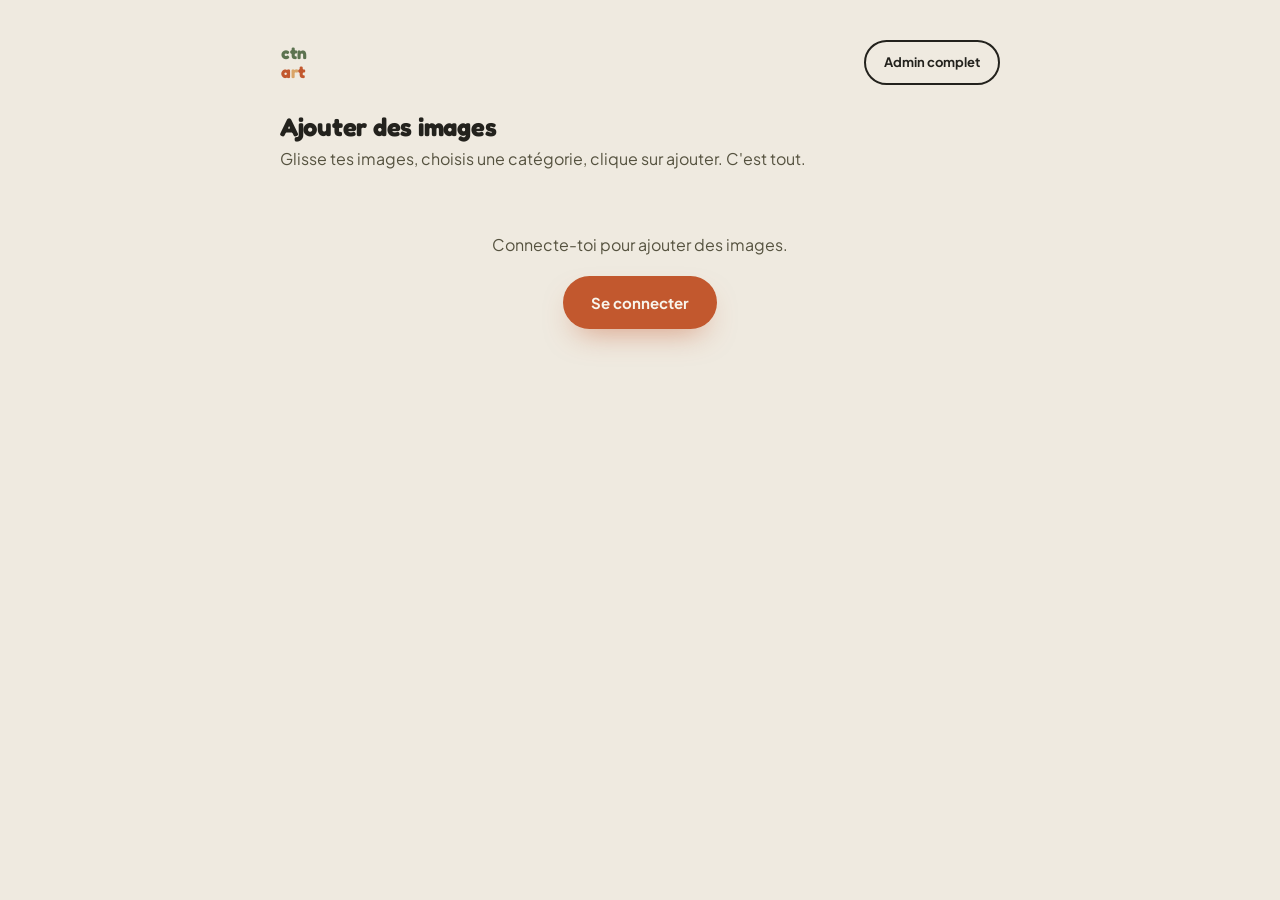
==== admin/upload.html @ cfb52f92 "Ajout outil simple pour la bibliothèque" ====
<!doctype html>
<html lang="fr">
<head>
<meta charset="UTF-8">
<meta name="viewport" content="width=device-width, initial-scale=1">
<title>Ajouter des images — CTN ART</title>
<meta name="robots" content="noindex">
<link rel="icon" href="../favicon.svg" type="image/svg+xml">

<link rel="preconnect" href="https://fonts.googleapis.com">
<link rel="preconnect" href="https://fonts.gstatic.com" crossorigin>
<link href="https://fonts.googleapis.com/css2?family=Fredoka:wght@600;700&family=Plus+Jakarta+Sans:wght@400;500;600;700&family=JetBrains+Mono:wght@400;500&display=swap" rel="stylesheet">
<link rel="stylesheet" href="../css/style.css">

<style>
  body{ background:var(--cream); min-height:100vh; }
  .up-wrap{ max-width:760px; margin:0 auto; padding:40px 20px 80px; }
  .up-header{ display:flex; align-items:center; justify-content:space-between; gap:16px; margin-bottom:28px; flex-wrap:wrap; }
  .up-card{
    background:var(--cream-card);
    border:2.5px solid var(--ink);
    border-radius:var(--radius-lg);
    padding:28px;
    box-shadow:8px 8px 0 0 var(--terracotta);
    margin-bottom:32px;
  }
  .dropzone{
    border:3px dashed var(--ink);
    border-radius:var(--radius-md);
    padding:40px 20px;
    text-align:center;
    cursor:pointer;
    transition:background .2s ease, border-color .2s ease;
  }
  .dropzone:hover, .dropzone.drag{
    background:#F0E6D6;
    border-color:var(--terracotta);
  }
  .dropzone svg{ width:38px; height:38px; margin-bottom:10px; color:var(--terracotta-deep); }
  .dropzone p{ margin:0; font-weight:700; }
  .dropzone span{ display:block; margin-top:4px; font-family:var(--font-mono); font-size:12px; color:var(--ink-soft); }
  #file-input{ display:none; }

  .preview-grid{ display:grid; grid-template-columns:repeat(auto-fill,minmax(90px,1fr)); gap:10px; margin:18px 0; }
  .preview-thumb{ position:relative; aspect-ratio:1/1; border-radius:12px; overflow:hidden; border:2px solid var(--ink); }
  .preview-thumb img{ width:100%; height:100%; object-fit:cover; }
  .preview-thumb button{
    position:absolute; top:4px; right:4px; width:22px; height:22px; border-radius:50%;
    background:rgba(35,34,29,.8); color:#fff; border:none; cursor:pointer; font-size:12px; line-height:1;
  }

  .up-field{ margin-top:18px; }
  .up-field label{ display:block; font-family:var(--font-mono); font-size:12px; letter-spacing:.06em; text-transform:uppercase; color:var(--ink-soft); margin-bottom:8px; }
  .up-field select{
    width:100%; padding:14px 16px; border-radius:var(--radius-sm); border:1.5px solid var(--line);
    background:#fff; font-family:var(--font-body); font-size:15px; color:var(--ink);
  }

  #add-btn{ width:100%; margin-top:20px; justify-content:center; }
  #status{ margin-top:14px; font-family:var(--font-mono); font-size:12.5px; }

  .lib-grid{ display:grid; grid-template-columns:repeat(auto-fill,minmax(120px,1fr)); gap:14px; }
  .lib-item{ position:relative; border-radius:var(--radius-sm); overflow:hidden; border:2px solid var(--ink); aspect-ratio:1/1; }
  .lib-item img{ width:100%; height:100%; object-fit:cover; }
  .lib-item .cat-tag{
    position:absolute; left:6px; bottom:6px;
    font-family:var(--font-mono); font-size:9.5px; text-transform:uppercase; letter-spacing:.04em;
    background:rgba(35,34,29,.8); color:#fff; padding:3px 7px; border-radius:99px;
  }
  .lib-item .del-btn{
    position:absolute; top:6px; right:6px; width:24px; height:24px; border-radius:50%;
    background:rgba(35,34,29,.8); color:#fff; border:none; cursor:pointer; font-size:13px; line-height:1;
  }
  .lib-item .del-btn:hover{ background:var(--terracotta); }

  .login-gate{ text-align:center; padding:60px 20px; }
</style>
</head>
<body>

<div class="up-wrap">

  <div class="up-header">
    <a href="index.html" class="logo-mark" aria-label="CTN ART Admin" style="display:flex;align-items:center;gap:2px;">
      <svg viewBox="0 0 210 130" style="height:40px;" aria-hidden="true">
        <text x="2" y="54" font-family="Fredoka, sans-serif" font-weight="700" font-size="56" fill="#5C7350" letter-spacing="0.5">ctn</text>
        <text x="2" y="116" font-family="Fredoka, sans-serif" font-weight="700" font-size="56" letter-spacing="0.5"><tspan fill="#C2582E">a</tspan><tspan fill="#D9A467">r</tspan><tspan fill="#C2582E">t</tspan></text>
      </svg>
    </a>
    <div style="display:flex; gap:10px; align-items:center;">
      <a href="index.html" class="btn btn-outline" style="padding:10px 18px; font-size:13px;">Admin complet</a>
      <button id="logout-btn" class="btn btn-light" style="padding:10px 18px; font-size:13px; display:none;">Se déconnecter</button>
    </div>
  </div>

  <h1 style="font-size:1.6rem; margin-bottom:6px;">Ajouter des images</h1>
  <p style="color:var(--ink-soft); margin-bottom:0;">Glisse tes images, choisis une catégorie, clique sur ajouter. C'est tout.</p>

  <div id="login-gate" class="login-gate">
    <p style="margin-bottom:18px;">Connecte-toi pour ajouter des images.</p>
    <button id="login-btn" class="btn btn-primary">Se connecter</button>
  </div>

  <div id="app" style="display:none;">

    <div class="up-card" style="margin-top:24px;">
      <div class="dropzone" id="dropzone">
        <svg viewBox="0 0 24 24" fill="none" stroke="currentColor" stroke-width="2" stroke-linecap="round" stroke-linejoin="round"><path d="M12 3v12m0 0l-4-4m4 4l4-4M5 21h14"/></svg>
        <p>Glisse tes images ici, ou clique pour choisir</p>
        <span>Tu peux en sélectionner plusieurs d'un coup</span>
      </div>
      <input type="file" id="file-input" accept="image/*" multiple>

      <div class="preview-grid" id="preview-grid"></div>

      <div class="up-field">
        <label for="category-select">Catégorie / thème pour ces images</label>
        <select id="category-select">
          <option value="graphique">Graphique</option>
          <option value="gaming">Gaming</option>
          <option value="manga">Manga</option>
          <option value="nature">Nature</option>
          <option value="paysage">Paysage</option>
          <option value="animaux">Animaux</option>
          <option value="sport">Sport</option>
        </select>
      </div>

      <button id="add-btn" class="btn btn-primary" disabled>Ajouter à la bibliothèque</button>
      <p id="status"></p>
    </div>

    <h2 style="font-size:1.2rem; margin-bottom:16px;">Images déjà dans la bibliothèque</h2>
    <div class="lib-grid" id="lib-grid">
      <p style="font-family:var(--font-mono); font-size:12.5px; color:var(--ink-soft);">Chargement…</p>
    </div>

  </div>

</div>

<script src="https://identity.netlify.com/v1/netlify-identity-widget.js"></script>
<script>
(function () {
  const OWNER = 'jojodms17';
  const REPO = 'ctn-art-site';
  const BRANCH = 'main';
  const API = `/.netlify/git/github/repos/${OWNER}/${REPO}/contents`;
  const RAW_BASE = `https://raw.githubusercontent.com/${OWNER}/${REPO}/${BRANCH}/`;

  const loginGate = document.getElementById('login-gate');
  const loginBtn = document.getElementById('login-btn');
  const logoutBtn = document.getElementById('logout-btn');
  const app = document.getElementById('app');
  const dropzone = document.getElementById('dropzone');
  const fileInput = document.getElementById('file-input');
  const previewGrid = document.getElementById('preview-grid');
  const categorySelect = document.getElementById('category-select');
  const addBtn = document.getElementById('add-btn');
  const statusEl = document.getElementById('status');
  const libGrid = document.getElementById('lib-grid');

  let selectedFiles = [];

  /* ---------- Auth ---------- */
  function refreshAuthUI() {
    const user = netlifyIdentity.currentUser();
    if (user) {
      loginGate.style.display = 'none';
      app.style.display = 'block';
      logoutBtn.style.display = 'inline-flex';
      loadLibrary();
    } else {
      loginGate.style.display = 'block';
      app.style.display = 'none';
      logoutBtn.style.display = 'none';
    }
  }
  netlifyIdentity.on('init', refreshAuthUI);
  netlifyIdentity.on('login', () => { refreshAuthUI(); netlifyIdentity.close(); });
  netlifyIdentity.on('logout', refreshAuthUI);
  loginBtn.addEventListener('click', () => netlifyIdentity.open('login'));
  logoutBtn.addEventListener('click', () => netlifyIdentity.logout());
  netlifyIdentity.init();

  async function getToken() {
    const user = netlifyIdentity.currentUser();
    if (!user) throw new Error('Not logged in');
    return user.jwt();
  }

  /* ---------- GitHub (via Git Gateway) helpers ---------- */
  async function ghGet(path) {
    const token = await getToken();
    const res = await fetch(`${API}/${path}?ref=${BRANCH}`, {
      headers: { Authorization: `Bearer ${token}` },
    });
    if (res.status === 404) return null;
    if (!res.ok) throw new Error(`Lecture impossible (${res.status})`);
    return res.json();
  }

  async function ghPut(path, base64Content, message, sha) {
    const token = await getToken();
    const body = { message, content: base64Content, branch: BRANCH };
    if (sha) body.sha = sha;
    const res = await fetch(`${API}/${path}`, {
      method: 'PUT',
      headers: { Authorization: `Bearer ${token}`, 'Content-Type': 'application/json' },
      body: JSON.stringify(body),
    });
    if (!res.ok) throw new Error(`Écriture impossible (${res.status})`);
    return res.json();
  }

  function fileToBase64(file) {
    return new Promise((resolve, reject) => {
      const reader = new FileReader();
      reader.onload = () => resolve(reader.result.split(',')[1]);
      reader.onerror = reject;
      reader.readAsDataURL(file);
    });
  }

  function utf8ToB64(str) { return btoa(unescape(encodeURIComponent(str))); }
  function b64ToUtf8(str) { return decodeURIComponent(escape(atob(str.replace(/\n/g, '')))); }

  function slugify(name) {
    return name.toLowerCase().normalize('NFD').replace(/[\u0300-\u036f]/g, '')
      .replace(/[^a-z0-9.]+/g, '-').replace(/-+/g, '-');
  }

  /* ---------- File selection / preview ---------- */
  function addFiles(fileList) {
    Array.from(fileList).forEach(f => {
      if (f.type.startsWith('image/')) selectedFiles.push(f);
    });
    renderPreview();
  }
  function renderPreview() {
    previewGrid.innerHTML = '';
    selectedFiles.forEach((file, i) => {
      const div = document.createElement('div');
      div.className = 'preview-thumb';
      const img = document.createElement('img');
      img.src = URL.createObjectURL(file);
      const btn = document.createElement('button');
      btn.textContent = '✕';
      btn.addEventListener('click', () => { selectedFiles.splice(i, 1); renderPreview(); });
      div.appendChild(img);
      div.appendChild(btn);
      previewGrid.appendChild(div);
    });
    addBtn.disabled = selectedFiles.length === 0;
  }

  dropzone.addEventListener('click', () => fileInput.click());
  fileInput.addEventListener('change', (e) => addFiles(e.target.files));
  ['dragover', 'dragenter'].forEach(evt =>
    dropzone.addEventListener(evt, (e) => { e.preventDefault(); dropzone.classList.add('drag'); })
  );
  ['dragleave', 'drop'].forEach(evt =>
    dropzone.addEventListener(evt, (e) => { e.preventDefault(); dropzone.classList.remove('drag'); })
  );
  dropzone.addEventListener('drop', (e) => addFiles(e.dataTransfer.files));

  /* ---------- Add to library ---------- */
  addBtn.addEventListener('click', async () => {
    if (!selectedFiles.length) return;
    addBtn.disabled = true;
    const category = categorySelect.value;
    const total = selectedFiles.length;

    try {
      const uploadedPaths = [];
      for (let i = 0; i < selectedFiles.length; i++) {
        statusEl.textContent = `Envoi de l'image ${i + 1}/${total}…`;
        const file = selectedFiles[i];
        const base64 = await fileToBase64(file);
        const path = `img/uploads/${Date.now()}-${slugify(file.name)}`;
        await ghPut(path, base64, `Ajout image bibliothèque (${category})`, undefined);
        uploadedPaths.push(path);
      }

      statusEl.textContent = 'Mise à jour de la bibliothèque…';
      const current = await ghGet('content/library.json');
      let data = { items: [], batches: [] };
      if (current) {
        try { data = JSON.parse(b64ToUtf8(current.content)); } catch (e) { /* keep default */ }
      }
      if (!Array.isArray(data.items)) data.items = [];
      if (!Array.isArray(data.batches)) data.batches = [];
      uploadedPaths.forEach(p => data.items.push({ image: p, category }));

      await ghPut(
        'content/library.json',
        utf8ToB64(JSON.stringify(data, null, 2)),
        `Ajout de ${total} image(s) — ${category}`,
        current ? current.sha : undefined
      );

      statusEl.textContent = `✅ ${total} image(s) ajoutée(s) ! Elles seront visibles sur le site dans 1-2 minutes.`;
      statusEl.style.color = 'var(--green-deep)';
      selectedFiles = [];
      renderPreview();
      loadLibrary();
    } catch (err) {
      console.error(err);
      statusEl.textContent = "Une erreur est survenue : " + err.message;
      statusEl.style.color = 'var(--terracotta-deep)';
    } finally {
      addBtn.disabled = selectedFiles.length === 0;
    }
  });

  /* ---------- Current library list ---------- */
  async function loadLibrary() {
    libGrid.innerHTML = '<p style="font-family:var(--font-mono);font-size:12.5px;color:var(--ink-soft);">Chargement…</p>';
    try {
      const current = await ghGet('content/library.json');
      let data = { items: [], batches: [] };
      if (current) {
        try { data = JSON.parse(b64ToUtf8(current.content)); } catch (e) { /* ignore */ }
      }
      const flat = Array.isArray(data.items) ? [...data.items] : [];
      const batches = Array.isArray(data.batches) ? data.batches : [];
      batches.forEach(b => (b.images || []).forEach(img => flat.push({ image: img, category: b.category })));

      if (!flat.length) {
        libGrid.innerHTML = '<p style="font-family:var(--font-mono);font-size:12.5px;color:var(--ink-soft);">Aucune image pour l\'instant.</p>';
        return;
      }

      libGrid.innerHTML = '';
      flat.forEach((it) => {
        const div = document.createElement('div');
        div.className = 'lib-item';
        const img = document.createElement('img');
        img.src = it.image.startsWith('img/uploads/') ? RAW_BASE + it.image : it.image;
        img.loading = 'lazy';
        const tag = document.createElement('span');
        tag.className = 'cat-tag';
        tag.textContent = it.category || '';
        const del = document.createElement('button');
        del.className = 'del-btn';
        del.textContent = '✕';
        del.title = 'Retirer de la bibliothèque';
        del.addEventListener('click', () => deleteImage(it.image));
        div.appendChild(img);
        if (it.category) div.appendChild(tag);
        div.appendChild(del);
        libGrid.appendChild(div);
      });
    } catch (err) {
      console.error(err);
      libGrid.innerHTML = '<p style="font-family:var(--font-mono);font-size:12.5px;color:var(--terracotta-deep);">Impossible de charger la liste.</p>';
    }
  }

  async function deleteImage(imagePath) {
    if (!confirm('Retirer cette image de la bibliothèque ?')) return;
    try {
      const current = await ghGet('content/library.json');
      if (!current) return;
      const data = JSON.parse(b64ToUtf8(current.content));
      if (Array.isArray(data.items)) {
        data.items = data.items.filter(it => it.image !== imagePath);
      }
      if (Array.isArray(data.batches)) {
        data.batches = data.batches.map(b => ({
          ...b,
          images: (b.images || []).filter(img => img !== imagePath),
        }));
      }
      await ghPut('content/library.json', utf8ToB64(JSON.stringify(data, null, 2)), 'Retrait image bibliothèque', current.sha);
      loadLibrary();
    } catch (err) {
      alert("Erreur lors de la suppression : " + err.message);
    }
  }
})();
</script>

</body>
</html>
---- css/style.css ----
/* =========================================================
   CTN ART — Design System
   Palette dérivée du logo : sauge / terracotta / sable / crème
   Display: Fredoka (rond, bulbeux — écho direct du logotype)
   Corps: Plus Jakarta Sans
   Étiquettes/specs: JetBrains Mono — clin d'œil "fiche technique PC"
   ========================================================= */

:root{
  --cream:        #EFEAE0;
  --cream-card:   #F8F5EC;
  --ink:          #23221D;
  --ink-soft:     #55523F;
  --green:        #5C7350;
  --green-deep:   #3F4F35;
  --terracotta:   #C2582E;
  --terracotta-deep: #9C4522;
  --sand:         #D9A467;
  --sand-deep:    #B98547;
  --line:         #DCD4C0;
  --shadow:       0 20px 45px -25px rgba(35,34,29,.35);
  --neon-red:     #E2453D;
  --neon-green:   #5FB463;

  --font-display: "Fredoka", ui-rounded, "Segoe UI", sans-serif;
  --font-body:    "Plus Jakarta Sans", "Segoe UI", sans-serif;
  --font-mono:    "JetBrains Mono", ui-monospace, monospace;

  --radius-lg: 28px;
  --radius-md: 18px;
  --radius-sm: 10px;
  --container: 1180px;
}

*,*::before,*::after{ box-sizing:border-box; }
html{ scroll-behavior:smooth; }
@media (prefers-reduced-motion: reduce){
  html{ scroll-behavior:auto; }
  *{ animation-duration:.001ms !important; transition-duration:.001ms !important; }
}

body{
  margin:0;
  background:var(--cream);
  color:var(--ink);
  font-family:var(--font-body);
  font-size:16px;
  line-height:1.6;
  -webkit-font-smoothing:antialiased;
}

img{ max-width:100%; display:block; }
a{ color:inherit; text-decoration:none; }
ul{ margin:0; padding:0; list-style:none; }

::selection{ background:var(--terracotta); color:var(--cream-card); }

:focus-visible{
  outline:3px solid var(--terracotta);
  outline-offset:3px;
  border-radius:6px;
}

.wrap{
  max-width:var(--container);
  margin:0 auto;
  padding:0 28px;
}

.eyebrow{
  font-family:var(--font-mono);
  font-size:12.5px;
  letter-spacing:.14em;
  text-transform:uppercase;
  color:var(--terracotta-deep);
  display:inline-flex;
  align-items:center;
  gap:10px;
}
.eyebrow::before{
  content:"";
  width:7px; height:7px;
  border-radius:50%;
  background:var(--terracotta);
  display:inline-block;
}

h1,h2,h3,h4{
  font-family:var(--font-display);
  font-weight:600;
  line-height:1.08;
  margin:0 0 .5em;
  color:var(--ink);
  letter-spacing:-.01em;
}
h1{ font-size:clamp(2.6rem,5.4vw,4.6rem); font-weight:700; }
h2{ font-size:clamp(2rem,3.6vw,3rem); }
h3{ font-size:1.35rem; }
p{ margin:0 0 1em; color:var(--ink-soft); }
.lead{ font-size:1.15rem; max-width:56ch; }

/* ---------- Buttons ---------- */
.btn{
  display:inline-flex;
  align-items:center;
  gap:10px;
  font-family:var(--font-body);
  font-weight:700;
  font-size:15px;
  padding:15px 26px;
  border-radius:999px;
  border:2.5px solid transparent;
  cursor:pointer;
  transition:transform .18s ease, box-shadow .18s ease, background .18s ease, color .18s ease;
  white-space:nowrap;
}
.btn:hover{ transform:translateY(-2px); }
.btn-primary{
  background:var(--terracotta);
  color:var(--cream-card);
  box-shadow:0 14px 30px -12px rgba(194,88,46,.55);
}
.btn-primary:hover{ background:var(--terracotta-deep); }
.btn-outline{
  background:transparent;
  border-color:var(--ink);
  color:var(--ink);
}
.btn-outline:hover{ background:var(--ink); color:var(--cream); }
.btn-light{
  background:var(--cream-card);
  color:var(--ink);
}
.btn-light:hover{ background:#fff; }

/* ---------- Header ---------- */
.site-header{
  position:sticky; top:0; z-index:100;
  background:var(--cream);
  border-bottom:1px solid var(--line);
}
.site-header .wrap{
  display:flex;
  align-items:center;
  justify-content:space-between;
  padding-top:16px;
  padding-bottom:16px;
}
.logo-mark{ display:flex; align-items:center; gap:2px; }
.logo-mark svg{ height:44px; width:auto; }

.nav-toggle{
  display:none;
  background:none;
  border:2px solid var(--ink);
  border-radius:12px;
  width:46px; height:46px;
  align-items:center; justify-content:center;
  cursor:pointer;
}
.nav-toggle span, .nav-toggle span::before, .nav-toggle span::after{
  content:""; display:block; width:20px; height:2px; background:var(--ink);
  position:relative; transition:transform .2s ease, opacity .2s ease;
}
.nav-toggle span::before{ position:absolute; top:-6px; }
.nav-toggle span::after{ position:absolute; top:6px; }

.main-nav{ display:flex; align-items:center; gap:36px; }
.main-nav ul{ display:flex; gap:30px; }
.main-nav a{
  font-weight:600; font-size:14.5px;
  letter-spacing:.01em;
  position:relative;
  padding:4px 0;
}
.main-nav a::after{
  content:""; position:absolute; left:0; bottom:-3px;
  width:0; height:2px; background:var(--terracotta);
  transition:width .2s ease;
}
.main-nav a:hover::after, .main-nav a.active::after{ width:100%; }
.main-nav a.active{ color:var(--terracotta-deep); }
.nav-cta{ display:flex; align-items:center; gap:14px; }

@media (max-width:880px){
  .nav-toggle{ display:flex; }
  .main-nav{
    position:fixed; inset:74px 16px auto 16px;
    flex-direction:column; align-items:stretch;
    background:var(--cream-card);
    border-radius:var(--radius-md);
    padding:22px;
    box-shadow:var(--shadow);
    transform:translateY(-14px);
    opacity:0; pointer-events:none;
    transition:opacity .22s ease, transform .22s ease;
  }
  .main-nav.open{ opacity:1; pointer-events:auto; transform:translateY(0); }
  .main-nav ul{ flex-direction:column; gap:4px; }
  .main-nav ul a{ display:block; padding:12px 6px; border-bottom:1px solid var(--line); }
  .nav-cta{ margin-top:14px; flex-direction:column; align-items:stretch; }
  .nav-cta .btn{ justify-content:center; }
}

/* ---------- Hero decoration ---------- */
.hero-blob{
  position:absolute;
  border-radius:50%;
  filter:blur(2px);
  z-index:0;
  opacity:.55;
}
.blob-1{ width:340px; height:340px; background:var(--sand); top:-120px; left:-90px; }
.blob-2{ width:260px; height:260px; background:var(--green); top:60px; right:-80px; opacity:.35; }
.hero-copy, .coverflow{ position:relative; z-index:1; }

/* ---------- Marquee ticker (pure CSS, no JS required) ---------- */
.marquee{
  overflow:hidden;
  background:var(--ink);
  border-top:2.5px solid var(--ink);
  border-bottom:2.5px solid var(--ink);
  padding:16px 0;
}
.marquee-track{
  display:flex;
  width:max-content;
  gap:0;
  animation:marquee 26s linear infinite;
}
@media (prefers-reduced-motion: reduce){ .marquee-track{ animation:none; } }
.marquee-track span{
  font-family:var(--font-mono);
  font-size:14px;
  letter-spacing:.08em;
  text-transform:uppercase;
  color:var(--cream);
  padding:0 22px;
  white-space:nowrap;
  display:flex;
  align-items:center;
  gap:22px;
}
.marquee-track span::after{ content:"◆"; color:var(--terracotta); font-size:10px; }
@keyframes marquee{
  from{ transform:translateX(0); }
  to{ transform:translateX(-50%); }
}

/* ---------- Hero / coverflow (signature element) ---------- */
.hero{
  position:relative;
  padding:64px 0 20px;
  overflow:hidden;
}
.hero-copy{ text-align:center; max-width:760px; margin:0 auto 46px; }
.hero-copy .lead{ margin:18px auto 30px; }
.hero-actions{ display:flex; gap:14px; justify-content:center; flex-wrap:wrap; }

.coverflow{
  position:relative;
  height:min(56vw,460px);
  min-height:280px;
  display:flex;
  align-items:center;
  justify-content:center;
  perspective:1600px;
  margin-top:10px;
  touch-action:pan-y;
}
.coverflow-track{
  position:relative;
  width:100%;
  height:100%;
}
.cf-item{
  position:absolute;
  top:50%; left:50%;
  width:min(48vw,420px);
  height:min(56vw,420px);
  max-height:88%;
  border-radius:var(--radius-lg);
  overflow:hidden;
  box-shadow:0 30px 60px -22px rgba(35,34,29,.45);
  cursor:pointer;
  transition:transform .55s cubic-bezier(.22,.9,.32,1), opacity .55s ease;
  will-change:transform,opacity;
  border:6px solid var(--cream-card);
  background:var(--cream-card);
  /* Safe default (no JS needed): only the first slide shows, centered. */
  transform:translate(-50%,-50%) scale(.9);
  opacity:0;
  z-index:1;
}
.cf-item:first-child{
  opacity:1;
  transform:translate(-50%,-50%) scale(1);
  z-index:5;
}
.cf-item img{ width:100%; height:100%; object-fit:cover; }
.cf-item .cf-label{
  position:absolute; left:14px; right:14px; bottom:12px;
  font-family:var(--font-mono);
  font-size:11.5px;
  letter-spacing:.08em;
  text-transform:uppercase;
  color:#fff;
  opacity:0;
  transition:opacity .35s ease;
  text-shadow:0 2px 8px rgba(0,0,0,.5);
}
.cf-item.is-center .cf-label{ opacity:1; }
.cf-item.is-center{ cursor:default; }

.cf-nav{
  position:absolute; top:50%; transform:translateY(-50%);
  width:52px; height:52px; border-radius:50%;
  background:var(--cream-card);
  border:1px solid var(--line);
  display:flex; align-items:center; justify-content:center;
  cursor:pointer; z-index:20;
  box-shadow:var(--shadow);
  transition:background .2s ease, transform .2s ease;
}
.cf-nav:hover{ background:#fff; transform:translateY(-50%) scale(1.06); }
.cf-nav.prev{ left:2%; }
.cf-nav.next{ right:2%; }
@media (max-width:640px){ .cf-nav{ width:42px; height:42px; } .cf-nav.prev{left:0} .cf-nav.next{right:0} }

.cf-dots{ display:flex; gap:9px; justify-content:center; margin-top:26px; }
.cf-dots button{
  width:9px; height:9px; border-radius:50%;
  background:var(--line); border:none; cursor:pointer; padding:0;
  transition:background .2s ease, transform .2s ease;
}
.cf-dots button.active{ background:var(--terracotta); transform:scale(1.25); }

/* ---------- Sections generic ---------- */
section{ padding:88px 0; }
.section-head{ max-width:680px; margin-bottom:52px; }
.section-head.center{ margin-left:auto; margin-right:auto; text-align:center; }

.tag{
  font-family:var(--font-mono);
  font-size:11.5px;
  letter-spacing:.06em;
  text-transform:uppercase;
  padding:5px 12px;
  border-radius:999px;
  border:1px solid var(--line);
  color:var(--ink-soft);
  display:inline-block;
}

/* Services grid */
.grid-3{ display:grid; grid-template-columns:repeat(3,1fr); gap:26px; }
.grid-2{ display:grid; grid-template-columns:1fr 1fr; gap:26px; }
.grid-4{ display:grid; grid-template-columns:repeat(4,1fr); gap:22px; }
@media (max-width:880px){ .grid-3{ grid-template-columns:1fr; } .grid-2{ grid-template-columns:1fr; } .grid-4{ grid-template-columns:1fr 1fr; } }
@media (max-width:560px){ .grid-4{ grid-template-columns:1fr; } }

.card{
  position:relative;
  background:var(--cream-card);
  border-radius:var(--radius-md);
  padding:38px 30px 32px;
  border:2.5px solid var(--ink);
  box-shadow:8px 8px 0 0 var(--terracotta);
  transition:transform .22s ease, box-shadow .22s ease, rotate .22s ease;
  rotate:-1.1deg;
}
.grid-3 .card:nth-child(2){ rotate:0.8deg; box-shadow:8px 8px 0 0 var(--green); }
.grid-3 .card:nth-child(3){ rotate:-0.6deg; box-shadow:8px 8px 0 0 var(--sand-deep); }
.grid-2 .card:nth-child(2){ rotate:0.9deg; box-shadow:8px 8px 0 0 var(--green); }
.grid-4 .card:nth-child(2){ rotate:0.8deg; box-shadow:8px 8px 0 0 var(--green); }
.grid-4 .card:nth-child(3){ rotate:-0.6deg; box-shadow:8px 8px 0 0 var(--sand-deep); }
.grid-4 .card:nth-child(4){ rotate:0.5deg; box-shadow:8px 8px 0 0 var(--green-deep); }
.card:hover{
  rotate:0deg;
  transform:translate(-4px,-4px);
  box-shadow:12px 12px 0 0 var(--terracotta);
}
.grid-3 .card:nth-child(2):hover{ box-shadow:12px 12px 0 0 var(--green); }
.grid-3 .card:nth-child(3):hover{ box-shadow:12px 12px 0 0 var(--sand-deep); }
.grid-2 .card:nth-child(2):hover{ box-shadow:12px 12px 0 0 var(--green); }

.card .num{
  font-family:var(--font-mono);
  font-size:12px;
  color:var(--sand-deep);
  letter-spacing:.1em;
}
.price-tag{
  font-family:var(--font-display);
  font-weight:700;
  font-size:2.4rem;
  color:var(--terracotta-deep);
  margin:6px 0 14px;
}
.card-icon{
  width:56px; height:56px; border-radius:50%;
  display:flex; align-items:center; justify-content:center;
  margin-bottom:18px;
  border:2.5px solid var(--ink);
  position:relative;
  top:-4px;
}
.card-icon svg{ width:26px; height:26px; }
.icon-green{ background:var(--green); color:var(--cream-card); }
.icon-terracotta{ background:var(--terracotta); color:var(--cream-card); }
.icon-sand{ background:var(--sand); color:var(--ink); }

/* Dark band */
.band-dark{
  background:var(--green-deep);
  color:var(--cream);
}
.band-dark h2, .band-dark h3{ color:var(--cream); }
.band-dark p{ color:#D8E0D2; }
.band-dark .eyebrow{ color:var(--sand); }
.band-dark .eyebrow::before{ background:var(--sand); }

/* Stats strip */
.stats{ display:flex; flex-wrap:wrap; gap:40px; }
.stat b{
  display:block; font-family:var(--font-display); font-weight:700;
  font-size:2.4rem; color:var(--terracotta);
}
.stat span{ font-family:var(--font-mono); font-size:12px; letter-spacing:.06em; text-transform:uppercase; color:var(--ink-soft); }
.band-dark .stat b{ color:var(--sand); }
.band-dark .stat span{ color:#C7D2C0; }

/* Process steps */
.process{ display:grid; grid-template-columns:repeat(4,1fr); gap:22px; counter-reset:step; }
@media (max-width:880px){ .process{ grid-template-columns:1fr 1fr; } }
@media (max-width:560px){ .process{ grid-template-columns:1fr; } }
.step{ position:relative; padding-top:16px; border-top:2px solid var(--line); }
.step .step-num{
  font-family:var(--font-mono); font-size:13px; color:var(--terracotta);
  letter-spacing:.08em;
}

/* Gallery */
.gallery-grid{
  display:grid;
  grid-template-columns:repeat(3,1fr);
  gap:20px;
}
@media (max-width:880px){ .gallery-grid{ grid-template-columns:repeat(2,1fr); } }
@media (max-width:560px){ .gallery-grid{ grid-template-columns:1fr; } }
.gallery-item{
  border-radius:var(--radius-md);
  overflow:hidden;
  position:relative;
  aspect-ratio:1/1;
  border:2.5px solid var(--ink);
  box-shadow:6px 6px 0 0 var(--line);
  transition:box-shadow .22s ease, transform .22s ease;
}
.gallery-item:hover{ box-shadow:6px 6px 0 0 var(--terracotta); transform:translate(-2px,-2px); }
.gallery-item img{ width:100%; height:100%; object-fit:cover; transition:transform .5s ease; }
.gallery-item:hover img{ transform:scale(1.06); }

.download-btn{
  position:absolute; top:10px; right:10px; z-index:3;
  width:36px; height:36px; border-radius:50%;
  background:rgba(35,34,29,.78);
  display:flex; align-items:center; justify-content:center;
  color:#fff;
  transition: background .2s ease, transform .2s ease;
}
.download-btn:hover{ background:var(--terracotta); transform:scale(1.08); }
.download-btn svg{ width:16px; height:16px; }
.gallery-caption{
  position:absolute; left:0; right:0; bottom:0;
  padding:16px;
  background:linear-gradient(0deg, rgba(35,34,29,.78), transparent 70%);
  color:#fff;
}
.gallery-caption .tag-mini{
  font-family:var(--font-mono); font-size:10.5px; letter-spacing:.08em; text-transform:uppercase;
  color:#F2D9B8;
}
.filter-bar{ display:flex; gap:10px; flex-wrap:wrap; margin-bottom:36px; }
.filter-btn{
  font-family:var(--font-mono); font-size:12px; letter-spacing:.05em; text-transform:uppercase;
  padding:9px 16px; border-radius:999px; border:1px solid var(--line);
  background:transparent; cursor:pointer; transition:all .18s ease;
}
.filter-btn.active, .filter-btn:hover{ background:var(--ink); color:var(--cream); border-color:var(--ink); }

/* Testimonial */
.quote-card{
  background:var(--cream-card);
  border-radius:var(--radius-lg);
  padding:44px;
  border:2.5px solid var(--ink);
  box-shadow:10px 10px 0 0 var(--sand);
  rotate:-0.6deg;
}
.quote-card p{ font-family:var(--font-display); font-size:1.3rem; color:var(--ink); font-weight:500; }
.quote-who{ font-family:var(--font-mono); font-size:12px; letter-spacing:.06em; text-transform:uppercase; color:var(--terracotta-deep); }

/* Team */
.team-card{ text-align:left; }
.team-photo{
  aspect-ratio:4/5; border-radius:var(--radius-md); overflow:hidden; margin-bottom:18px;
  border:2.5px solid var(--ink);
  box-shadow:8px 8px 0 0 var(--sand);
}
.team-photo img{ width:100%; height:100%; object-fit:cover; }

/* CTA band */
.cta-band{
  background:var(--terracotta);
  color:var(--cream-card);
  border-radius:var(--radius-lg);
  padding:64px;
  text-align:center;
  border:2.5px solid var(--ink);
  box-shadow:12px 12px 0 0 var(--green-deep);
  position:relative;
  overflow:hidden;
}
.cta-band h2{ color:#fff; }
.cta-band p{ color:#F6E2D6; }
.cta-band .btn-primary{ background:var(--ink); box-shadow:none; }
.cta-band .btn-primary:hover{ background:#000; }

/* Forms */
.form-grid{ display:grid; grid-template-columns:1fr 1fr; gap:18px; }
@media (max-width:640px){ .form-grid{ grid-template-columns:1fr; } }
.field{ display:flex; flex-direction:column; gap:8px; }
.field.full{ grid-column:1/-1; }
.field label{
  font-family:var(--font-mono); font-size:11.5px; letter-spacing:.07em; text-transform:uppercase;
  color:var(--ink-soft);
}
.field input, .field select, .field textarea{
  font-family:var(--font-body); font-size:15px;
  padding:14px 16px;
  border-radius:var(--radius-sm);
  border:1.5px solid var(--line);
  background:#fff;
  color:var(--ink);
  transition:border-color .2s ease;
}
.field input:focus, .field select:focus, .field textarea:focus{ border-color:var(--terracotta); }
.field textarea{ resize:vertical; min-height:130px; }

/* Contact info cards */
.info-row{ display:flex; gap:16px; align-items:flex-start; padding:18px 0; border-bottom:1px solid var(--line); }
.info-row:last-child{ border-bottom:none; }
.info-row .ic{ width:40px; height:40px; border-radius:12px; background:var(--green-deep); color:var(--cream); display:flex; align-items:center; justify-content:center; flex-shrink:0; }
.info-row .ic svg{ width:19px; height:19px; }

/* Map placeholder */
.map-frame{ border-radius:var(--radius-md); overflow:hidden; border:2.5px solid var(--ink); box-shadow:8px 8px 0 0 var(--green); }

/* Page hero decorative accent (pure CSS, no markup needed) */
.page-hero{ position:relative; overflow:hidden; }
.page-hero::before{
  content:"";
  position:absolute;
  top:-140px; right:-100px;
  width:300px; height:300px;
  border-radius:50%;
  background:var(--sand);
  opacity:.4;
  z-index:0;
}
.page-hero .wrap{ position:relative; z-index:1; }

/* Footer */
.site-footer{ background:var(--ink); color:#D8D3C4; padding:64px 0 26px; }
.footer-top{ display:grid; grid-template-columns:1.4fr 1fr 1fr 1fr; gap:40px; padding-bottom:48px; }
@media (max-width:880px){ .footer-top{ grid-template-columns:1fr 1fr; } }
@media (max-width:560px){ .footer-top{ grid-template-columns:1fr; } }
.site-footer h4{ color:#fff; font-size:1rem; margin-bottom:16px; }
.site-footer .logo-mark svg{ height:38px; }
.site-footer p{ color:#B8B2A0; }
.footer-links a{ display:block; padding:6px 0; color:#C7C1AF; transition:color .18s ease; }
.footer-links a:hover{ color:var(--sand); }
.footer-social{ display:flex; gap:12px; margin-top:16px; }
.footer-social a{
  width:38px; height:38px; border-radius:50%; border:1px solid #454236;
  display:flex; align-items:center; justify-content:center; transition:all .18s ease;
}
.footer-social a:hover{ background:var(--terracotta); border-color:var(--terracotta); }
.footer-social svg{ width:16px; height:16px; }
.footer-bottom{
  border-top:1px solid #3A372C;
  padding-top:22px;
  display:flex; justify-content:space-between; flex-wrap:wrap; gap:10px;
  font-size:13px; color:#8C8676;
}

/* WhatsApp floating button */
.wa-float{
  position:fixed; right:22px; bottom:22px; z-index:200;
  width:58px; height:58px; border-radius:50%;
  background:#4C6B3F;
  display:flex; align-items:center; justify-content:center;
  box-shadow:0 16px 32px -12px rgba(35,34,29,.5);
  transition:transform .2s ease;
}
.wa-float:hover{ transform:scale(1.07); }
.wa-float svg{ width:27px; height:27px; fill:#fff; }

/* Page hero (inner pages) */
.page-hero{ padding:60px 0 30px; }
.page-hero .eyebrow{ margin-bottom:16px; }
.breadcrumb{ font-family:var(--font-mono); font-size:12px; color:var(--ink-soft); margin-bottom:20px; letter-spacing:.04em; }
.breadcrumb a{ color:var(--terracotta-deep); }

/* ============================================================
   TEAM — flip card + detail modal (opens top & bottom)
   ============================================================ */
.team-flip-card{
  all:unset;
  cursor:pointer;
  display:block;
  width:100%;
  perspective:1200px;
}
.team-flip-card .team-photo{ transition:transform .5s ease; transform-style:preserve-3d; }
.team-flip-card.is-spinning .team-photo{ animation:cardSpin .8s cubic-bezier(.6,.05,.28,1); }
@keyframes cardSpin{
  0%{ transform:rotateY(0) scale(1); }
  45%{ transform:rotateY(200deg) scale(1.06); filter:brightness(1.15); }
  100%{ transform:rotateY(360deg) scale(1); }
}
.team-hint{
  display:flex; align-items:center; gap:8px;
  font-family:var(--font-mono); font-size:11.5px; letter-spacing:.06em; text-transform:uppercase;
  color:var(--terracotta-deep); margin-top:4px;
}
.team-hint svg{ width:14px; height:14px; flex-shrink:0; }

.team-modal-overlay{
  position:fixed; inset:0; z-index:500;
  background:rgba(24,23,19,.72);
  display:flex; align-items:center; justify-content:center;
  padding:20px;
  opacity:0; pointer-events:none;
  transition:opacity .3s ease;
}
.team-modal-overlay.open{ opacity:1; pointer-events:auto; }

.team-modal{
  position:relative;
  width:min(560px,100%);
  max-height:88vh;
  overflow:hidden;
  border-radius:var(--radius-lg);
  border:2.5px solid var(--ink);
  background:var(--cream-card);
  box-shadow:16px 16px 0 0 var(--terracotta);
  display:flex;
  flex-direction:column;
  transform:scale(.85);
  transition:transform .35s cubic-bezier(.2,.8,.3,1.15);
}
.team-modal-overlay.open .team-modal{ transform:scale(1); }

.team-modal-photo{
  position:relative;
  aspect-ratio:1/1;
  overflow:hidden;
  flex-shrink:0;
}
.team-modal-photo img{ width:100%; height:100%; object-fit:cover; object-position:top center; }

.team-modal-details{
  background:var(--cream-card);
  padding:24px 26px 26px;
  transition:transform .5s cubic-bezier(.22,.9,.3,1), opacity .5s ease;
  transform:translateY(100%);
  opacity:0;
  overflow-y:auto;
}
.team-modal-overlay.open .team-modal-details{ transform:translateY(0); opacity:1; transition-delay:.2s; }

.team-modal-close{
  position:absolute; top:14px; right:14px; z-index:5;
  width:38px; height:38px; border-radius:50%;
  background:var(--ink); color:#fff;
  border:none; cursor:pointer;
  display:flex; align-items:center; justify-content:center;
}
.team-modal-close svg{ width:18px; height:18px; }

.team-modal-role{ font-family:var(--font-mono); font-size:11.5px; letter-spacing:.08em; text-transform:uppercase; color:var(--terracotta-deep); }
.team-modal-name{ font-family:var(--font-display); font-size:1.6rem; font-weight:700; margin:2px 0 0; }
.team-modal-bio p:last-child{ margin-bottom:0; }
.team-modal-socials{ display:flex; gap:10px; margin-top:14px; }
.team-modal-socials a{
  width:36px; height:36px; border-radius:50%;
  border:2px solid var(--ink);
  display:flex; align-items:center; justify-content:center;
  transition:background .18s ease;
}
.team-modal-socials a:hover{ background:var(--ink); }
.team-modal-socials svg{ width:15px; height:15px; }

/* ============================================================
   GALLERY COVERFLOW + split-reveal lightbox (realisations.html)
   ============================================================ */
.gallery-coverflow-wrap{ position:relative; }
.gallery-coverflow{
  position:relative;
  height:min(72vw,520px);
  min-height:320px;
  display:flex; align-items:center; justify-content:center;
  perspective:1600px;
  touch-action:pan-y;
}
.gallery-coverflow .cf-item{ cursor:zoom-in; }
.gallery-coverflow .cf-item.is-center{ cursor:zoom-in; }
.cf-hint{
  text-align:center;
  font-family:var(--font-mono);
  font-size:11.5px;
  letter-spacing:.06em;
  text-transform:uppercase;
  color:var(--ink-soft);
  margin-top:10px;
}

.lightbox-overlay{
  position:fixed; inset:0; z-index:600;
  background:rgba(18,17,14,.92);
  display:flex; align-items:center; justify-content:center;
  opacity:0; pointer-events:none;
  transition:opacity .25s ease;
  padding:24px;
}
.lightbox-overlay.open{ opacity:1; pointer-events:auto; }

.lightbox-stage{
  position:relative;
  width:min(900px,92vw);
  aspect-ratio:4/3;
  max-height:80vh;
}
.lightbox-stage img{
  position:absolute; inset:0;
  width:100%; height:100%;
  object-fit:contain;
  border-radius:var(--radius-md);
}
.lightbox-base{ opacity:0; transition:opacity .3s ease .25s; }
.lightbox-overlay.open .lightbox-base{ opacity:1; }

.lightbox-half{
  position:absolute; top:0; bottom:0; width:50%;
  overflow:hidden;
  transition:transform .55s cubic-bezier(.65,0,.35,1);
}
.lightbox-half img{ position:absolute; top:0; width:200%; height:100%; object-fit:contain; }
.lightbox-half.left{ left:0; }
.lightbox-half.left img{ left:0; }
.lightbox-half.right{ right:0; }
.lightbox-half.right img{ right:0; }
.lightbox-overlay.open .lightbox-half.left{ transform:translateX(-104%); }
.lightbox-overlay.open .lightbox-half.right{ transform:translateX(104%); }

.lightbox-caption{
  position:absolute; left:0; right:0; bottom:-38px;
  text-align:center;
  font-family:var(--font-mono); font-size:12px; letter-spacing:.06em; text-transform:uppercase;
  color:var(--cream);
  opacity:0; transition:opacity .3s ease .4s;
}
.lightbox-overlay.open .lightbox-caption{ opacity:1; }

.lightbox-close{
  position:absolute; top:22px; right:22px; z-index:5;
  width:44px; height:44px; border-radius:50%;
  background:var(--cream-card); border:2px solid var(--ink);
  display:flex; align-items:center; justify-content:center;
  cursor:pointer;
}
.lightbox-close svg{ width:20px; height:20px; }
.lightbox-nav{
  position:absolute; top:50%; transform:translateY(-50%);
  width:48px; height:48px; border-radius:50%;
  background:var(--cream-card); border:2px solid var(--ink);
  display:flex; align-items:center; justify-content:center;
  cursor:pointer; z-index:5;
}
.lightbox-nav.prev{ left:8px; }
.lightbox-nav.next{ right:8px; }
@media (max-width:640px){
  .lightbox-nav{ width:38px; height:38px; }
  .lightbox-close{ width:38px; height:38px; top:12px; right:12px; }
}

/* ============================================================
   Payment badges + "coming soon" ribbon
   ============================================================ */
.payment-badges{ display:flex; flex-wrap:wrap; gap:12px; }
.payment-badge{
  display:inline-flex; align-items:center; gap:8px;
  padding:9px 16px 9px 10px;
  border-radius:999px;
  border:2px solid var(--ink);
  background:var(--cream-card);
  font-family:var(--font-mono); font-size:12px; letter-spacing:.04em;
}
.payment-badge .dot{ width:22px; height:22px; border-radius:50%; display:flex; align-items:center; justify-content:center; flex-shrink:0; }
.payment-badge svg{ width:13px; height:13px; }

.soon-ribbon{
  display:inline-flex; align-items:center; gap:6px;
  background:var(--ink); color:var(--sand);
  font-family:var(--font-mono); font-size:10.5px; letter-spacing:.08em; text-transform:uppercase;
  padding:5px 12px; border-radius:999px;
}

/* ============================================================
   TESTIMONIALS — horizontal swipe + "pop out" modal on click
   ============================================================ */
.testimonials-scroll{
  overflow: hidden;
  padding: 8px 0 26px;
  -webkit-mask-image: linear-gradient(90deg, transparent, #000 4%, #000 96%, transparent);
  mask-image: linear-gradient(90deg, transparent, #000 4%, #000 96%, transparent);
}
.testimonials-track{
  display:flex;
  gap:20px;
  width:max-content;
  padding: 0 28px;
  animation: testimonialsMarquee 46s linear infinite;
}
.testimonials-track.paused{ animation-play-state: paused; }
@keyframes testimonialsMarquee{
  from{ transform:translateX(0); }
  to{ transform:translateX(-50%); }
}
@media (prefers-reduced-motion: reduce){
  .testimonials-track{ animation: none; }
}

.testimonial-card{
  all:unset;
  cursor:pointer;
  flex:0 0 auto;
  width:min(78vw,300px);
  background:var(--cream-card);
  border:2.5px solid var(--ink);
  border-radius:var(--radius-md);
  padding:26px 24px;
  box-shadow:7px 7px 0 0 var(--terracotta);
  transition:transform .2s ease, box-shadow .2s ease;
  display:flex;
  flex-direction:column;
  gap:14px;
}
.testimonials-scroll .testimonial-card:nth-child(3n+2){ box-shadow:7px 7px 0 0 var(--green); }
.testimonials-scroll .testimonial-card:nth-child(3n){ box-shadow:7px 7px 0 0 var(--sand-deep); }
.testimonial-card:hover{ transform:translate(-3px,-3px); }

.testimonial-avatar{
  width:42px; height:42px; border-radius:50%;
  display:flex; align-items:center; justify-content:center;
  font-family:var(--font-display); font-weight:700; font-size:16px;
  background:var(--ink); color:var(--sand);
}
.testimonial-excerpt{ font-size:.95rem; color:var(--ink); margin:0; text-align:left; }
.testimonial-name{ font-family:var(--font-mono); font-size:11.5px; letter-spacing:.06em; text-transform:uppercase; color:var(--terracotta-deep); }

.testimonial-modal-overlay{
  position:fixed; inset:0; z-index:500;
  /* Pas de fond noir : le reste de la page (et le défilement des avis)
     reste visible pendant que la carte cliquée est mise en avant. */
  background:transparent;
  display:flex; align-items:center; justify-content:center;
  padding:24px;
  opacity:0; pointer-events:none;
  transition:opacity .3s ease;
}
.testimonial-modal-overlay.open{ opacity:1; pointer-events:auto; }

.testimonial-modal{
  position:relative;
  width:min(480px,100%);
  background:var(--cream-card);
  border:2.5px solid var(--ink);
  border-radius:var(--radius-lg);
  padding:40px 32px 32px;
  box-shadow:14px 14px 0 0 var(--terracotta);
  transform:scale(.6) rotateY(0deg);
  opacity:0;
  transition:transform .45s cubic-bezier(.2,.8,.3,1.1), opacity .3s ease;
  perspective:1000px;
}
.testimonial-modal-overlay.open .testimonial-modal{ transform:scale(1) rotateY(0deg); opacity:1; }
.testimonial-modal-overlay.closing .testimonial-modal{
  animation:testimonialSpinClose .5s cubic-bezier(.5,0,.5,1) forwards;
}
@keyframes testimonialSpinClose{
  0%{ transform:scale(1) rotateY(0deg); opacity:1; }
  60%{ transform:scale(.9) rotateY(200deg); opacity:1; }
  100%{ transform:scale(.5) rotateY(360deg); opacity:0; }
}

.testimonial-modal .testimonial-avatar{ width:56px; height:56px; font-size:20px; margin-bottom:18px; }
.testimonial-modal p{ font-family:var(--font-display); font-size:1.25rem; font-weight:500; color:var(--ink); line-height:1.35; }
.testimonial-modal-close{
  position:absolute; top:14px; right:14px;
  width:36px; height:36px; border-radius:50%;
  background:var(--ink); color:#fff; border:none; cursor:pointer;
  display:flex; align-items:center; justify-content:center;
}
.testimonial-modal-close svg{ width:16px; height:16px; }

/* ============================================================
   SOCIAL FOLLOW POPUPS — street style, off-center, random spot
   ============================================================ */
.social-popup{
  position:fixed;
  z-index:700;
  width:min(280px, calc(100vw - 32px));
  background:var(--ink);
  border:2.5px solid var(--sand);
  border-radius:20px;
  padding:20px 20px 18px;
  box-shadow:10px 10px 0 0 var(--terracotta);
  transform:translateY(-16px) scale(.92) rotate(-2deg);
  opacity:0;
  pointer-events:none;
  transition:transform .4s cubic-bezier(.2,.9,.3,1.2), opacity .35s ease;
}
.social-popup.show{
  transform:translateY(0) scale(1) rotate(-1.2deg);
  opacity:1;
  pointer-events:auto;
}
.social-popup-icon{
  width:40px; height:40px; border-radius:50%;
  display:flex; align-items:center; justify-content:center;
  margin-bottom:12px;
}
.social-popup-icon svg{ width:20px; height:20px; }
.social-popup p{
  color:var(--cream);
  font-family:var(--font-body);
  font-weight:700;
  font-size:15px;
  line-height:1.35;
  margin:0 0 14px;
}
.social-popup p span{ color:var(--sand); }
.social-popup a.btn{
  width:100%;
  justify-content:center;
  padding:11px 18px;
  font-size:13.5px;
  background:var(--sand);
  color:var(--ink);
  box-shadow:none;
}
.social-popup a.btn:hover{ background:#fff; }
.social-popup-close{
  position:absolute; top:10px; right:10px;
  width:22px; height:22px; border-radius:50%;
  background:transparent; border:1.5px solid #6b6858; color:#9a9584;
  display:flex; align-items:center; justify-content:center;
  cursor:pointer; font-size:12px; line-height:1;
}
@media (max-width:560px){
  .social-popup{ width:min(260px, calc(100vw - 24px)); }
}

/* Scroll reveal — NEVER hides content, even in the worst case.
   Content is always fully opaque. The only JS-dependent effect is a small
   18px position offset, so if JS fails for any reason, visitors still see
   everything — just without the entrance animation. */
.reveal{ transition:transform .6s ease; }
html.js .reveal{ transform:translateY(18px); }
.reveal.in{ transform:translateY(0); }
/* ============================================================
   STICKY HEADER — floats into a compact rounded pill on scroll
   ============================================================ */
.site-header{
  transition: background .35s ease, box-shadow .35s ease;
}
.site-header .wrap{
  transition: max-width .4s cubic-bezier(.22,.9,.3,1), padding .4s cubic-bezier(.22,.9,.3,1),
              margin .4s cubic-bezier(.22,.9,.3,1), background .4s ease, border-radius .4s ease,
              box-shadow .4s ease, border-color .4s ease;
}
.site-header.is-scrolled{
  background: transparent;
  border-bottom-color: transparent;
}
.site-header.is-scrolled .wrap{
  max-width: 220px;
  margin: 22px auto 0;
  padding: 10px 18px;
  background: var(--cream-card);
  border: 2px solid var(--ink);
  border-radius: 999px;
  box-shadow: 6px 6px 0 0 var(--terracotta);
  position: relative;
}

/* Neon progress ring around the pill — fills in sync with the back-to-top
   button as you scroll, flickering randomly between orange / green / red. */
:root{ --neon: var(--terracotta); --scroll-pct: 0; }
.site-header.is-scrolled .wrap::after{
  content: "";
  position: absolute;
  inset: -5px;
  border-radius: 999px;
  padding: 3px;
  background: conic-gradient(var(--neon) calc(var(--scroll-pct) * 360deg), transparent calc(var(--scroll-pct) * 360deg + .1deg));
  -webkit-mask: linear-gradient(#000 0 0) content-box, linear-gradient(#000 0 0);
  -webkit-mask-composite: xor;
  mask-composite: exclude;
  pointer-events: none;
  filter: drop-shadow(0 0 5px var(--neon)) drop-shadow(0 0 9px var(--neon));
  transition: background .15s linear, filter .6s ease;
}
.site-header.is-scrolled .logo-mark svg{ height: 34px; }
.site-header.is-scrolled .nav-toggle{
  display: flex;
  border-width: 2px;
}

/* When the header is in its floating-pill state, the nav dropdown always
   behaves like the mobile overlay (fixed panel below the pill), regardless
   of viewport width — clicking the hamburger opens the same kind of menu
   whether you're on desktop or mobile. */
.site-header.is-scrolled .main-nav{
  position: fixed;
  inset: 86px 16px auto 16px;
  display: flex;
  flex-direction: column;
  align-items: stretch;
  background: var(--cream-card);
  border: 2px solid var(--ink);
  border-radius: var(--radius-md);
  padding: 20px;
  box-shadow: 8px 8px 0 0 var(--terracotta);
  transform: translateY(-14px);
  opacity: 0;
  pointer-events: none;
  transition: opacity .22s ease, transform .22s ease;
}
.site-header.is-scrolled .main-nav.open{
  opacity: 1;
  pointer-events: auto;
  transform: translateY(0);
}
.site-header.is-scrolled .main-nav ul{ flex-direction: column; gap: 4px; }
.site-header.is-scrolled .main-nav ul a{ display: block; padding: 12px 6px; border-bottom: 1px solid var(--line); }

/* ============================================================
   BACK TO TOP — circular scroll-progress ring
   ============================================================ */
.back-to-top{
  position: fixed;
  right: 22px;
  bottom: 92px;
  width: 54px; height: 54px;
  border-radius: 50%;
  background: var(--cream-card);
  border: 2px solid var(--ink);
  display: flex; align-items: center; justify-content: center;
  cursor: pointer;
  box-shadow: 5px 5px 0 0 var(--ink);
  z-index: 190;
  opacity: 0;
  transform: scale(.7) translateY(10px);
  pointer-events: none;
  transition: opacity .3s ease, transform .3s cubic-bezier(.2,.9,.3,1.1);
}
.back-to-top.show{
  opacity: 1;
  transform: scale(1) translateY(0);
  pointer-events: auto;
}
.back-to-top svg.ring{
  position: absolute; inset: 0;
  width: 54px; height: 54px;
  transform: rotate(-90deg);
}
.back-to-top .ring-track{ fill: none; stroke: var(--line); stroke-width: 3; }
.back-to-top .ring-fill{
  fill: none;
  stroke: var(--neon, var(--terracotta));
  stroke-width: 3;
  stroke-linecap: round;
  transition: stroke-dashoffset .1s linear, stroke .6s ease;
  filter: drop-shadow(0 0 3px var(--neon, var(--terracotta)));
}
.back-to-top svg.arrow{ width: 18px; height: 18px; position: relative; z-index: 1; }
@media (max-width: 640px){
  .back-to-top{ right: 16px; bottom: 86px; width: 46px; height: 46px; }
  .back-to-top svg.ring{ width: 46px; height: 46px; }
}

/* Formations section — small auto-cycling slideshow, pure CSS */
.formation-slideshow{ position:relative; }
.formation-slideshow img{
  position:absolute; inset:0;
  width:100%; height:100%;
  object-fit:cover;
  opacity:0;
  animation: formationFade 16s infinite;
}
@keyframes formationFade{
  0%{ opacity:0; }
  3%{ opacity:1; }
  22%{ opacity:1; }
  27%{ opacity:0; }
  100%{ opacity:0; }
}
@media (prefers-reduced-motion: reduce){
  .formation-slideshow img{ animation:none; opacity:1; }
  .formation-slideshow img:not(:first-child){ display:none; }
}

/* Utility */
.mt-0{ margin-top:0; }
.center{ text-align:center; }
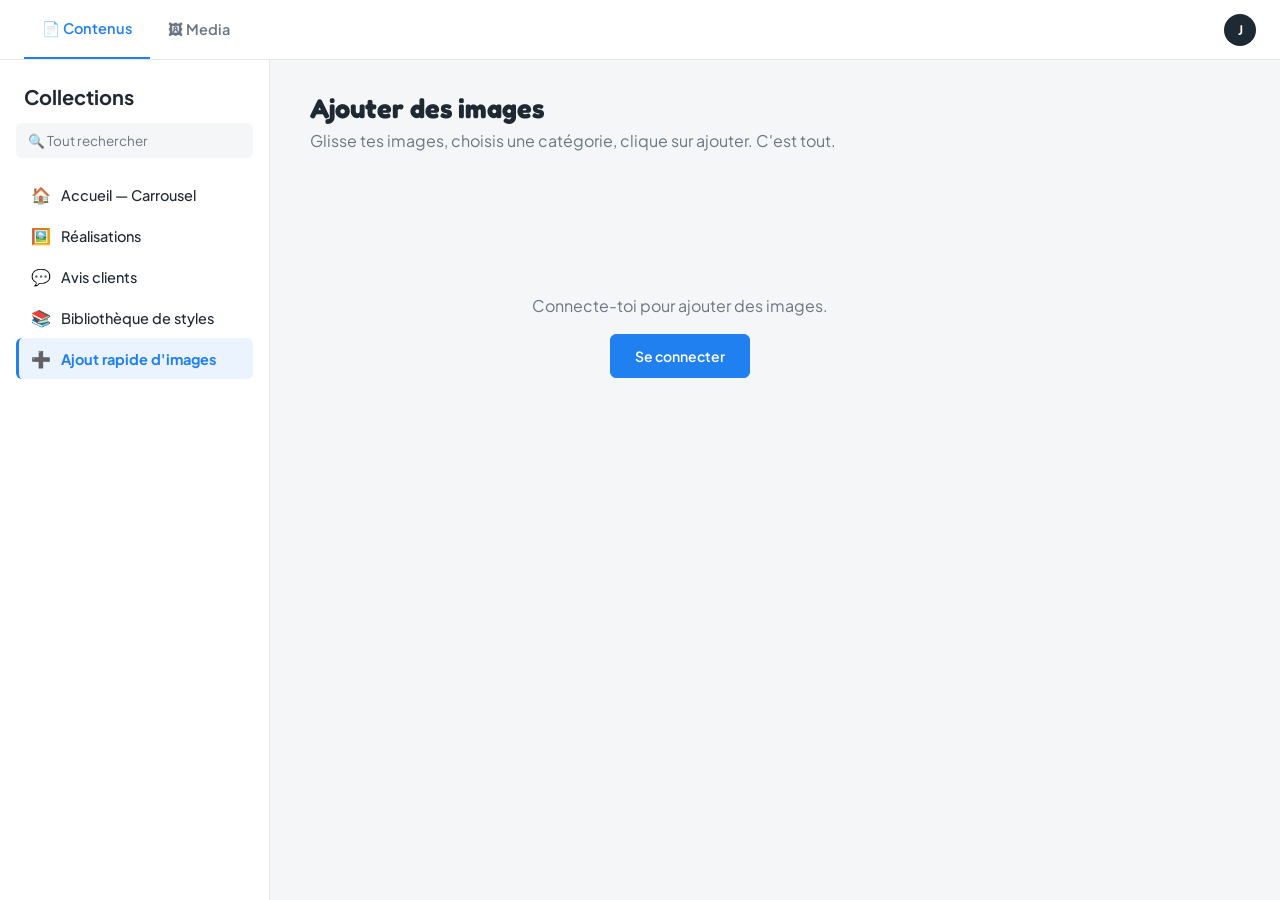
==== commit 389b9d83: "Compression auto des images avant envoi" ====
--- a/admin/upload.html
+++ b/admin/upload.html
@@ -10,133 +10,192 @@
 <link rel="preconnect" href="https://fonts.googleapis.com">
 <link rel="preconnect" href="https://fonts.gstatic.com" crossorigin>
 <link href="https://fonts.googleapis.com/css2?family=Fredoka:wght@600;700&family=Plus+Jakarta+Sans:wght@400;500;600;700&family=JetBrains+Mono:wght@400;500&display=swap" rel="stylesheet">
-<link rel="stylesheet" href="../css/style.css">
 
 <style>
-  body{ background:var(--cream); min-height:100vh; }
-  .up-wrap{ max-width:760px; margin:0 auto; padding:40px 20px 80px; }
-  .up-header{ display:flex; align-items:center; justify-content:space-between; gap:16px; margin-bottom:28px; flex-wrap:wrap; }
+  :root{
+    --a-blue:#2080F0; --a-ink:#1F2933; --a-soft:#6B7684; --a-border:#E4E7EB;
+    --a-bg:#F5F6F8; --terracotta:#C2582E; --green:#5C7350; --sand:#D9A467;
+  }
+  *{ box-sizing:border-box; }
+  body{
+    margin:0; background:var(--a-bg); min-height:100vh; color:var(--a-ink);
+    font-family:"Plus Jakarta Sans",-apple-system,sans-serif;
+  }
+  a{ text-decoration:none; color:inherit; }
+
+  /* Top bar — mirrors the Decap CMS "Contenus / Media" header */
+  .a-topbar{
+    background:#fff; border-bottom:1px solid var(--a-border);
+    display:flex; align-items:center; justify-content:space-between;
+    padding:0 24px; height:60px;
+  }
+  .a-topbar .tabs{ display:flex; height:100%; }
+  .a-topbar .tabs a{
+    display:flex; align-items:center; gap:8px; padding:0 18px; height:100%;
+    font-weight:600; font-size:14.5px; color:var(--a-soft); border-bottom:2px solid transparent;
+  }
+  .a-topbar .tabs a.active{ color:var(--a-blue); border-bottom-color:var(--a-blue); }
+  .a-topbar .right{ display:flex; align-items:center; gap:10px; }
+  .a-btn{
+    font-family:inherit; font-weight:600; font-size:13px; padding:8px 16px;
+    border-radius:6px; border:1px solid var(--a-border); background:#fff; color:var(--a-ink);
+    cursor:pointer;
+  }
+  .a-btn:hover{ background:var(--a-bg); }
+  .a-btn.primary{ background:var(--a-blue); border-color:var(--a-blue); color:#fff; }
+  .a-btn.primary:hover{ background:#1a6fd6; }
+  .a-avatar{ width:32px; height:32px; border-radius:50%; background:var(--a-ink); color:#fff; display:flex; align-items:center; justify-content:center; font-size:13px; font-weight:700; }
+
+  /* Shell: sidebar + content, like the Collections view */
+  .a-shell{ display:flex; min-height:calc(100vh - 60px); }
+  .a-sidebar{
+    width:270px; flex-shrink:0; background:#fff; border-right:1px solid var(--a-border);
+    padding:24px 16px;
+  }
+  .a-sidebar h2{ font-size:20px; margin:0 0 14px; padding:0 8px; }
+  .a-search{
+    display:flex; align-items:center; gap:8px; background:var(--a-bg); border-radius:6px;
+    padding:9px 12px; margin-bottom:16px; color:var(--a-soft); font-size:13.5px;
+  }
+  .a-collection-link{
+    display:flex; align-items:center; gap:10px; padding:10px 12px; border-radius:6px;
+    font-size:14.5px; font-weight:500; color:var(--a-ink); border-left:3px solid transparent;
+  }
+  .a-collection-link:hover{ background:var(--a-bg); }
+  .a-collection-link.active{ background:#EAF3FE; color:var(--a-blue); border-left-color:var(--a-blue); font-weight:700; }
+  .a-collection-link .ic{ font-size:16px; width:20px; text-align:center; }
+
+  .a-content{ flex:1; padding:32px 40px; max-width:820px; }
+  .a-content h1{ font-family:"Fredoka",sans-serif; font-size:1.7rem; margin:0 0 6px; }
+  .a-content > p.lead{ color:var(--a-soft); margin:0 0 28px; }
+
   .up-card{
-    background:var(--cream-card);
-    border:2.5px solid var(--ink);
-    border-radius:var(--radius-lg);
-    padding:28px;
-    box-shadow:8px 8px 0 0 var(--terracotta);
-    margin-bottom:32px;
+    background:#fff; border:1px solid var(--a-border); border-radius:10px;
+    padding:28px; margin-bottom:28px; box-shadow:0 1px 3px rgba(0,0,0,.04);
   }
   .dropzone{
-    border:3px dashed var(--ink);
-    border-radius:var(--radius-md);
-    padding:40px 20px;
-    text-align:center;
-    cursor:pointer;
-    transition:background .2s ease, border-color .2s ease;
-  }
-  .dropzone:hover, .dropzone.drag{
-    background:#F0E6D6;
-    border-color:var(--terracotta);
-  }
-  .dropzone svg{ width:38px; height:38px; margin-bottom:10px; color:var(--terracotta-deep); }
+    border:2px dashed var(--a-border); border-radius:8px; padding:40px 20px;
+    text-align:center; cursor:pointer; transition:background .2s ease, border-color .2s ease;
+  }
+  .dropzone:hover, .dropzone.drag{ background:#EAF3FE; border-color:var(--a-blue); }
+  .dropzone svg{ width:36px; height:36px; margin-bottom:10px; color:var(--a-blue); }
   .dropzone p{ margin:0; font-weight:700; }
-  .dropzone span{ display:block; margin-top:4px; font-family:var(--font-mono); font-size:12px; color:var(--ink-soft); }
+  .dropzone span{ display:block; margin-top:4px; font-size:12.5px; color:var(--a-soft); }
   #file-input{ display:none; }
 
   .preview-grid{ display:grid; grid-template-columns:repeat(auto-fill,minmax(90px,1fr)); gap:10px; margin:18px 0; }
-  .preview-thumb{ position:relative; aspect-ratio:1/1; border-radius:12px; overflow:hidden; border:2px solid var(--ink); }
+  .preview-thumb{ position:relative; aspect-ratio:1/1; border-radius:8px; overflow:hidden; border:1px solid var(--a-border); }
   .preview-thumb img{ width:100%; height:100%; object-fit:cover; }
   .preview-thumb button{
     position:absolute; top:4px; right:4px; width:22px; height:22px; border-radius:50%;
-    background:rgba(35,34,29,.8); color:#fff; border:none; cursor:pointer; font-size:12px; line-height:1;
+    background:rgba(31,41,51,.75); color:#fff; border:none; cursor:pointer; font-size:12px; line-height:1;
   }
 
   .up-field{ margin-top:18px; }
-  .up-field label{ display:block; font-family:var(--font-mono); font-size:12px; letter-spacing:.06em; text-transform:uppercase; color:var(--ink-soft); margin-bottom:8px; }
+  .up-field label{ display:block; font-size:12.5px; font-weight:600; letter-spacing:.02em; color:var(--a-soft); margin-bottom:8px; }
   .up-field select{
-    width:100%; padding:14px 16px; border-radius:var(--radius-sm); border:1.5px solid var(--line);
-    background:#fff; font-family:var(--font-body); font-size:15px; color:var(--ink);
-  }
-
-  #add-btn{ width:100%; margin-top:20px; justify-content:center; }
-  #status{ margin-top:14px; font-family:var(--font-mono); font-size:12.5px; }
+    width:100%; padding:12px 14px; border-radius:6px; border:1px solid var(--a-border);
+    background:#fff; font-family:inherit; font-size:14.5px; color:var(--a-ink);
+  }
+
+  #add-btn{ width:100%; margin-top:20px; padding:13px; border-radius:6px; border:none; font-weight:700; font-size:14.5px; cursor:pointer; }
+  #status{ margin-top:14px; font-size:13px; }
 
   .lib-grid{ display:grid; grid-template-columns:repeat(auto-fill,minmax(120px,1fr)); gap:14px; }
-  .lib-item{ position:relative; border-radius:var(--radius-sm); overflow:hidden; border:2px solid var(--ink); aspect-ratio:1/1; }
+  .cat-section{ margin-bottom:26px; }
+  .cat-section:last-child{ margin-bottom:0; }
+  .cat-heading{
+    font-size:14px; font-weight:700; color:var(--a-ink); margin:0 0 12px;
+    padding-bottom:8px; border-bottom:1px solid var(--a-border);
+  }
+  .cat-grid{ display:grid; grid-template-columns:repeat(auto-fill,minmax(110px,1fr)); gap:12px; }
+  .lib-item{ position:relative; border-radius:8px; overflow:hidden; border:1px solid var(--a-border); aspect-ratio:1/1; }
   .lib-item img{ width:100%; height:100%; object-fit:cover; }
   .lib-item .cat-tag{
-    position:absolute; left:6px; bottom:6px;
-    font-family:var(--font-mono); font-size:9.5px; text-transform:uppercase; letter-spacing:.04em;
-    background:rgba(35,34,29,.8); color:#fff; padding:3px 7px; border-radius:99px;
+    position:absolute; left:6px; bottom:6px; font-size:9.5px; text-transform:uppercase; letter-spacing:.04em;
+    background:rgba(31,41,51,.75); color:#fff; padding:3px 7px; border-radius:99px;
   }
   .lib-item .del-btn{
     position:absolute; top:6px; right:6px; width:24px; height:24px; border-radius:50%;
-    background:rgba(35,34,29,.8); color:#fff; border:none; cursor:pointer; font-size:13px; line-height:1;
-  }
-  .lib-item .del-btn:hover{ background:var(--terracotta); }
-
-  .login-gate{ text-align:center; padding:60px 20px; }
+    background:rgba(31,41,51,.75); color:#fff; border:none; cursor:pointer; font-size:13px; line-height:1;
+  }
+  .lib-item .del-btn:hover{ background:#D64545; }
+
+  .login-gate{ text-align:center; padding:100px 20px; }
+  h2.section-title{ font-size:1.2rem; margin-bottom:16px; }
 </style>
 </head>
 <body>
 
-<div class="up-wrap">
-
-  <div class="up-header">
-    <a href="index.html" class="logo-mark" aria-label="CTN ART Admin" style="display:flex;align-items:center;gap:2px;">
-      <svg viewBox="0 0 210 130" style="height:40px;" aria-hidden="true">
-        <text x="2" y="54" font-family="Fredoka, sans-serif" font-weight="700" font-size="56" fill="#5C7350" letter-spacing="0.5">ctn</text>
-        <text x="2" y="116" font-family="Fredoka, sans-serif" font-weight="700" font-size="56" letter-spacing="0.5"><tspan fill="#C2582E">a</tspan><tspan fill="#D9A467">r</tspan><tspan fill="#C2582E">t</tspan></text>
-      </svg>
-    </a>
-    <div style="display:flex; gap:10px; align-items:center;">
-      <a href="index.html" class="btn btn-outline" style="padding:10px 18px; font-size:13px;">Admin complet</a>
-      <button id="logout-btn" class="btn btn-light" style="padding:10px 18px; font-size:13px; display:none;">Se déconnecter</button>
+<div class="a-topbar">
+  <div class="tabs">
+    <a href="index.html" class="active">📄 Contenus</a>
+    <a href="index.html#/media">🖼 Media</a>
+  </div>
+  <div class="right">
+    <button id="logout-btn" class="a-btn" style="display:none;">Se déconnecter</button>
+    <div class="a-avatar">J</div>
+  </div>
+</div>
+
+<div class="a-shell">
+  <aside class="a-sidebar">
+    <h2>Collections</h2>
+    <div class="a-search">🔍 Tout rechercher</div>
+    <a class="a-collection-link" href="index.html#/collections/hero"><span class="ic">🏠</span> Accueil — Carrousel</a>
+    <a class="a-collection-link" href="index.html#/collections/realisations"><span class="ic">🖼️</span> Réalisations</a>
+    <a class="a-collection-link" href="index.html#/collections/testimonials"><span class="ic">💬</span> Avis clients</a>
+    <a class="a-collection-link" href="index.html#/collections/library"><span class="ic">📚</span> Bibliothèque de styles</a>
+    <a class="a-collection-link active" href="upload.html"><span class="ic">➕</span> Ajout rapide d'images</a>
+  </aside>
+
+  <div class="a-content">
+
+    <h1>Ajouter des images</h1>
+    <p class="lead">Glisse tes images, choisis une catégorie, clique sur ajouter. C'est tout.</p>
+
+    <div id="login-gate" class="login-gate">
+      <p style="margin-bottom:18px; color:var(--a-soft);">Connecte-toi pour ajouter des images.</p>
+      <button id="login-btn" class="a-btn primary" style="padding:12px 24px; font-size:14px;">Se connecter</button>
     </div>
+
+    <div id="app" style="display:none;">
+
+      <div class="up-card">
+        <div class="dropzone" id="dropzone">
+          <svg viewBox="0 0 24 24" fill="none" stroke="currentColor" stroke-width="2" stroke-linecap="round" stroke-linejoin="round"><path d="M12 3v12m0 0l-4-4m4 4l4-4M5 21h14"/></svg>
+          <p>Glisse tes images ici, ou clique pour choisir</p>
+          <span>Tu peux en sélectionner plusieurs d'un coup</span>
+        </div>
+        <input type="file" id="file-input" accept="image/*" multiple>
+
+        <div class="preview-grid" id="preview-grid"></div>
+
+        <div class="up-field">
+          <label for="category-select">Catégorie / thème pour ces images</label>
+          <select id="category-select">
+            <option value="graphique">Graphique</option>
+            <option value="gaming">Gaming</option>
+            <option value="manga">Manga</option>
+            <option value="nature">Nature</option>
+            <option value="paysage">Paysage</option>
+            <option value="animaux">Animaux</option>
+            <option value="sport">Sport</option>
+          </select>
+        </div>
+
+        <button id="add-btn" class="a-btn primary" disabled>Ajouter à la bibliothèque</button>
+        <p id="status"></p>
+      </div>
+
+      <h2 class="section-title">Images déjà dans la bibliothèque</h2>
+      <div class="lib-grid" id="lib-grid">
+        <p style="font-size:13px; color:var(--a-soft);">Chargement…</p>
+      </div>
+
+    </div>
+
   </div>
-
-  <h1 style="font-size:1.6rem; margin-bottom:6px;">Ajouter des images</h1>
-  <p style="color:var(--ink-soft); margin-bottom:0;">Glisse tes images, choisis une catégorie, clique sur ajouter. C'est tout.</p>
-
-  <div id="login-gate" class="login-gate">
-    <p style="margin-bottom:18px;">Connecte-toi pour ajouter des images.</p>
-    <button id="login-btn" class="btn btn-primary">Se connecter</button>
-  </div>
-
-  <div id="app" style="display:none;">
-
-    <div class="up-card" style="margin-top:24px;">
-      <div class="dropzone" id="dropzone">
-        <svg viewBox="0 0 24 24" fill="none" stroke="currentColor" stroke-width="2" stroke-linecap="round" stroke-linejoin="round"><path d="M12 3v12m0 0l-4-4m4 4l4-4M5 21h14"/></svg>
-        <p>Glisse tes images ici, ou clique pour choisir</p>
-        <span>Tu peux en sélectionner plusieurs d'un coup</span>
-      </div>
-      <input type="file" id="file-input" accept="image/*" multiple>
-
-      <div class="preview-grid" id="preview-grid"></div>
-
-      <div class="up-field">
-        <label for="category-select">Catégorie / thème pour ces images</label>
-        <select id="category-select">
-          <option value="graphique">Graphique</option>
-          <option value="gaming">Gaming</option>
-          <option value="manga">Manga</option>
-          <option value="nature">Nature</option>
-          <option value="paysage">Paysage</option>
-          <option value="animaux">Animaux</option>
-          <option value="sport">Sport</option>
-        </select>
-      </div>
-
-      <button id="add-btn" class="btn btn-primary" disabled>Ajouter à la bibliothèque</button>
-      <p id="status"></p>
-    </div>
-
-    <h2 style="font-size:1.2rem; margin-bottom:16px;">Images déjà dans la bibliothèque</h2>
-    <div class="lib-grid" id="lib-grid">
-      <p style="font-family:var(--font-mono); font-size:12.5px; color:var(--ink-soft);">Chargement…</p>
-    </div>
-
-  </div>
-
 </div>
 
 <script src="https://identity.netlify.com/v1/netlify-identity-widget.js"></script>
@@ -145,7 +204,10 @@
   const OWNER = 'jojodms17';
   const REPO = 'ctn-art-site';
   const BRANCH = 'main';
-  const API = `/.netlify/git/github/repos/${OWNER}/${REPO}/contents`;
+  // Git Gateway already knows which repo it's scoped to (configured once in
+  // Netlify's Identity settings) — the request path must NOT repeat
+  // /repos/:owner/:name/, only the sub-endpoint itself (contents/pulls/...).
+  const API = `/.netlify/git/github/contents`;
   const RAW_BASE = `https://raw.githubusercontent.com/${OWNER}/${REPO}/${BRANCH}/`;
 
   const loginGate = document.getElementById('login-gate');
@@ -186,7 +248,13 @@
   async function getToken() {
     const user = netlifyIdentity.currentUser();
     if (!user) throw new Error('Not logged in');
-    return user.jwt();
+    try {
+      // Netlify's own docs recommend netlifyIdentity.refresh() (not user.jwt())
+      // to guarantee a non-expired token before an authenticated request.
+      return await netlifyIdentity.refresh();
+    } catch (e) {
+      throw new Error('Session expirée — reconnecte-toi (bouton "Se déconnecter" puis reconnexion).');
+    }
   }
 
   /* ---------- GitHub (via Git Gateway) helpers ---------- */
@@ -196,7 +264,10 @@
       headers: { Authorization: `Bearer ${token}` },
     });
     if (res.status === 404) return null;
-    if (!res.ok) throw new Error(`Lecture impossible (${res.status})`);
+    if (!res.ok) {
+      const detail = await res.text().catch(() => '');
+      throw new Error(`Lecture impossible (${res.status}) ${detail}`.trim());
+    }
     return res.json();
   }
 
@@ -209,16 +280,42 @@
       headers: { Authorization: `Bearer ${token}`, 'Content-Type': 'application/json' },
       body: JSON.stringify(body),
     });
-    if (!res.ok) throw new Error(`Écriture impossible (${res.status})`);
+    if (!res.ok) {
+      const detail = await res.text().catch(() => '');
+      throw new Error(`Écriture impossible (${res.status}) ${detail}`.trim());
+    }
     return res.json();
   }
 
-  function fileToBase64(file) {
+  // GitHub's Contents API rejects files bigger than ~1MB (uploads/downloads
+  // straight off Wallhaven-style sites are often 2-6MB). Every image gets
+  // resized and re-compressed to JPEG client-side before upload, so this
+  // never fails on file size — and the site loads faster too.
+  function compressImage(file, maxDim = 1920, quality = 0.82) {
     return new Promise((resolve, reject) => {
-      const reader = new FileReader();
-      reader.onload = () => resolve(reader.result.split(',')[1]);
-      reader.onerror = reject;
-      reader.readAsDataURL(file);
+      const url = URL.createObjectURL(file);
+      const img = new Image();
+      img.onload = () => {
+        let { width, height } = img;
+        if (width > maxDim || height > maxDim) {
+          if (width > height) { height = Math.round((height * maxDim) / width); width = maxDim; }
+          else { width = Math.round((width * maxDim) / height); height = maxDim; }
+        }
+        const canvas = document.createElement('canvas');
+        canvas.width = width;
+        canvas.height = height;
+        canvas.getContext('2d').drawImage(img, 0, 0, width, height);
+        URL.revokeObjectURL(url);
+        canvas.toBlob((blob) => {
+          if (!blob) { reject(new Error('Compression impossible')); return; }
+          const reader = new FileReader();
+          reader.onload = () => resolve(reader.result.split(',')[1]);
+          reader.onerror = reject;
+          reader.readAsDataURL(blob);
+        }, 'image/jpeg', quality);
+      };
+      img.onerror = () => { URL.revokeObjectURL(url); reject(new Error('Image illisible')); };
+      img.src = url;
     });
   }
 
@@ -274,10 +371,11 @@
     try {
       const uploadedPaths = [];
       for (let i = 0; i < selectedFiles.length; i++) {
-        statusEl.textContent = `Envoi de l'image ${i + 1}/${total}…`;
+        statusEl.textContent = `Compression et envoi de l'image ${i + 1}/${total}…`;
         const file = selectedFiles[i];
-        const base64 = await fileToBase64(file);
-        const path = `img/uploads/${Date.now()}-${slugify(file.name)}`;
+        const base64 = await compressImage(file);
+        const baseName = slugify(file.name.replace(/\.[a-z0-9]+$/i, ''));
+        const path = `img/uploads/${Date.now()}-${i}-${baseName}.jpg`;
         await ghPut(path, base64, `Ajout image bibliothèque (${category})`, undefined);
         uploadedPaths.push(path);
       }
@@ -300,22 +398,34 @@
       );
 
       statusEl.textContent = `✅ ${total} image(s) ajoutée(s) ! Elles seront visibles sur le site dans 1-2 minutes.`;
-      statusEl.style.color = 'var(--green-deep)';
+      statusEl.style.color = '#3F7D3F';
       selectedFiles = [];
       renderPreview();
       loadLibrary();
     } catch (err) {
       console.error(err);
-      statusEl.textContent = "Une erreur est survenue : " + err.message;
-      statusEl.style.color = 'var(--terracotta-deep)';
+      let hint = '';
+      if (/401/.test(err.message)) {
+        hint = " — essaie de te déconnecter puis reconnecter (bouton en haut), ta session a peut-être expiré.";
+      } else if (/Failed to fetch|NetworkError/i.test(err.message)) {
+        hint = " — vérifie ta connexion internet et réessaie. Si ça persiste avec les mêmes images, essaie avec moins d'images à la fois.";
+      }
+      statusEl.textContent = "Une erreur est survenue : " + err.message + hint;
+      statusEl.style.color = '#D64545';
     } finally {
       addBtn.disabled = selectedFiles.length === 0;
     }
   });
 
   /* ---------- Current library list ---------- */
+  const CATEGORY_LABELS = {
+    graphique: 'Graphique', gaming: 'Gaming', manga: 'Manga', nature: 'Nature',
+    paysage: 'Paysage', animaux: 'Animaux', sport: 'Sport',
+  };
+  const CATEGORY_ORDER = ['graphique', 'gaming', 'manga', 'nature', 'paysage', 'animaux', 'sport', ''];
+
   async function loadLibrary() {
-    libGrid.innerHTML = '<p style="font-family:var(--font-mono);font-size:12.5px;color:var(--ink-soft);">Chargement…</p>';
+    libGrid.innerHTML = '<p style="font-size:13px;color:var(--a-soft);">Chargement…</p>';
     try {
       const current = await ghGet('content/library.json');
       let data = { items: [], batches: [] };
@@ -327,33 +437,53 @@
       batches.forEach(b => (b.images || []).forEach(img => flat.push({ image: img, category: b.category })));
 
       if (!flat.length) {
-        libGrid.innerHTML = '<p style="font-family:var(--font-mono);font-size:12.5px;color:var(--ink-soft);">Aucune image pour l\'instant.</p>';
+        libGrid.innerHTML = '<p style="font-size:13px;color:var(--a-soft);">Aucune image pour l\'instant.</p>';
         return;
       }
 
+      // Group by category so it's easy to see what's already covered.
+      const grouped = {};
+      flat.forEach(it => {
+        const key = it.category || '';
+        (grouped[key] = grouped[key] || []).push(it);
+      });
+
       libGrid.innerHTML = '';
-      flat.forEach((it) => {
-        const div = document.createElement('div');
-        div.className = 'lib-item';
-        const img = document.createElement('img');
-        img.src = it.image.startsWith('img/uploads/') ? RAW_BASE + it.image : it.image;
-        img.loading = 'lazy';
-        const tag = document.createElement('span');
-        tag.className = 'cat-tag';
-        tag.textContent = it.category || '';
-        const del = document.createElement('button');
-        del.className = 'del-btn';
-        del.textContent = '✕';
-        del.title = 'Retirer de la bibliothèque';
-        del.addEventListener('click', () => deleteImage(it.image));
-        div.appendChild(img);
-        if (it.category) div.appendChild(tag);
-        div.appendChild(del);
-        libGrid.appendChild(div);
+      libGrid.style.display = 'block';
+
+      CATEGORY_ORDER.filter(key => grouped[key] && grouped[key].length).forEach(key => {
+        const items = grouped[key];
+        const section = document.createElement('div');
+        section.className = 'cat-section';
+
+        const heading = document.createElement('h3');
+        heading.className = 'cat-heading';
+        heading.textContent = `${CATEGORY_LABELS[key] || 'Sans catégorie'} (${items.length})`;
+        section.appendChild(heading);
+
+        const grid = document.createElement('div');
+        grid.className = 'cat-grid';
+        items.forEach((it) => {
+          const div = document.createElement('div');
+          div.className = 'lib-item';
+          const img = document.createElement('img');
+          img.src = it.image.startsWith('img/uploads/') ? RAW_BASE + it.image : it.image;
+          img.loading = 'lazy';
+          const del = document.createElement('button');
+          del.className = 'del-btn';
+          del.textContent = '✕';
+          del.title = 'Supprimer définitivement';
+          del.addEventListener('click', () => deleteImage(it.image));
+          div.appendChild(img);
+          div.appendChild(del);
+          grid.appendChild(div);
+        });
+        section.appendChild(grid);
+        libGrid.appendChild(section);
       });
     } catch (err) {
       console.error(err);
-      libGrid.innerHTML = '<p style="font-family:var(--font-mono);font-size:12.5px;color:var(--terracotta-deep);">Impossible de charger la liste.</p>';
+      libGrid.innerHTML = '<p style="font-size:13px;color:#D64545;">Impossible de charger la liste.</p>';
     }
   }
 
